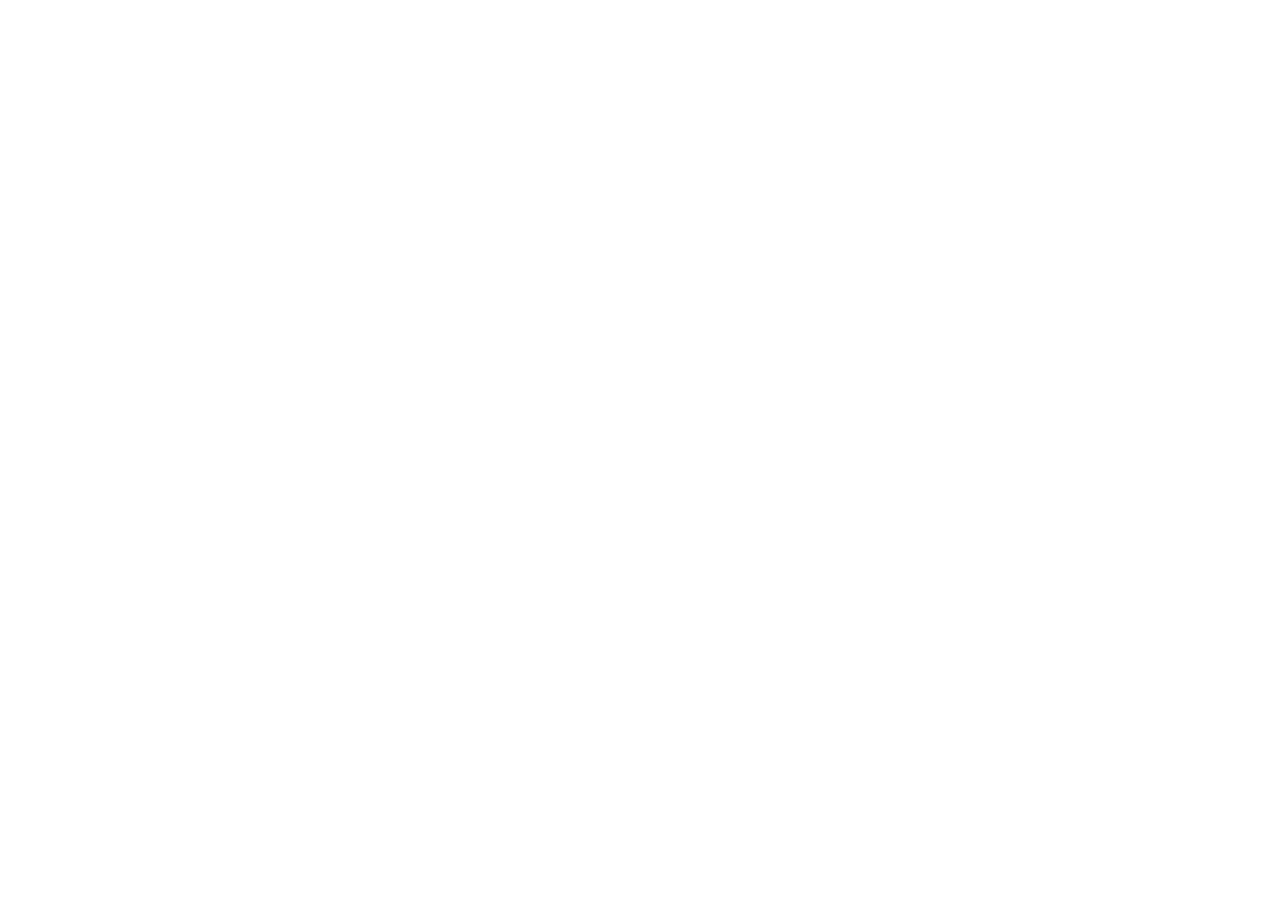
==== Ejercicio-Posicion/index.html @ a3422d8e "Estructura Principal de la Pagina" ====
<!--Principio del todo, estructura de la pagina web-->
<!DOCTYPE html>
<html lang="ca">
<head>
    <meta charset="UTF-8">
    <meta name="viewport" content="width=device-width, initial-scale=1.0">
    <title>El Meu Gimnàs - Inici</title>
    
    <!-- Esta línea es clave: conecta tu HTML con tu archivo de diseño CSS -->
    <link rel="stylesheet" href="global.css">
</head>
<body>

    <!-- Menú fijo -->

    <!--Contenido principal de la página -->

    <!-- Pie de página -->

</body>
</html>
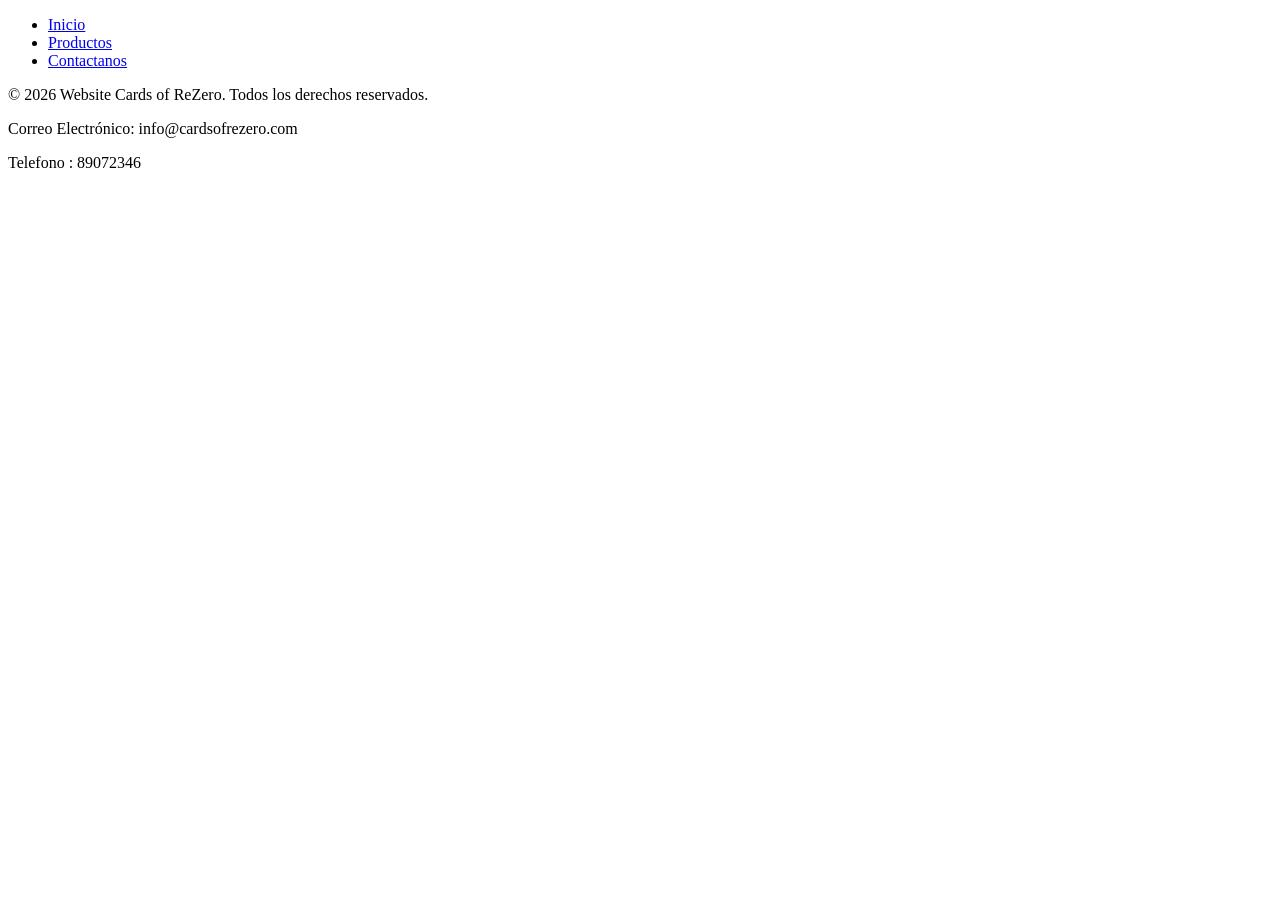
==== commit 6daadf7a: "Creando el menu y Footer" ====
--- a/Ejercicio-Posicion/index.html
+++ b/Ejercicio-Posicion/index.html
@@ -10,12 +10,21 @@
     <link rel="stylesheet" href="global.css">
 </head>
 <body>
+    <!-- Menú fijo - Principal -->
+    <ul>
+        <li><a href="index.html">Inicio</a></li>
+        <li><a href="productes.html">Productos</a></li>
+        <li><a href="contacte.html">Contactanos</a></li>    
+    </ul>
+    <!--Contenido principal de la página -->
+    <main class="contenido-principal">
 
-    <!-- Menú fijo -->
-
-    <!--Contenido principal de la página -->
-
-    <!-- Pie de página -->
+    </main>
+    <!-- Pie de página - Footer -->
+    <footer>
+        <p>© 2026 Website Cards of ReZero. Todos los derechos reservados.</p>
+        <p> Correo Electrónico: info@cardsofrezero.com</p>
+        <p> Telefono : 89072346</p>
 
 </body>
 </html>
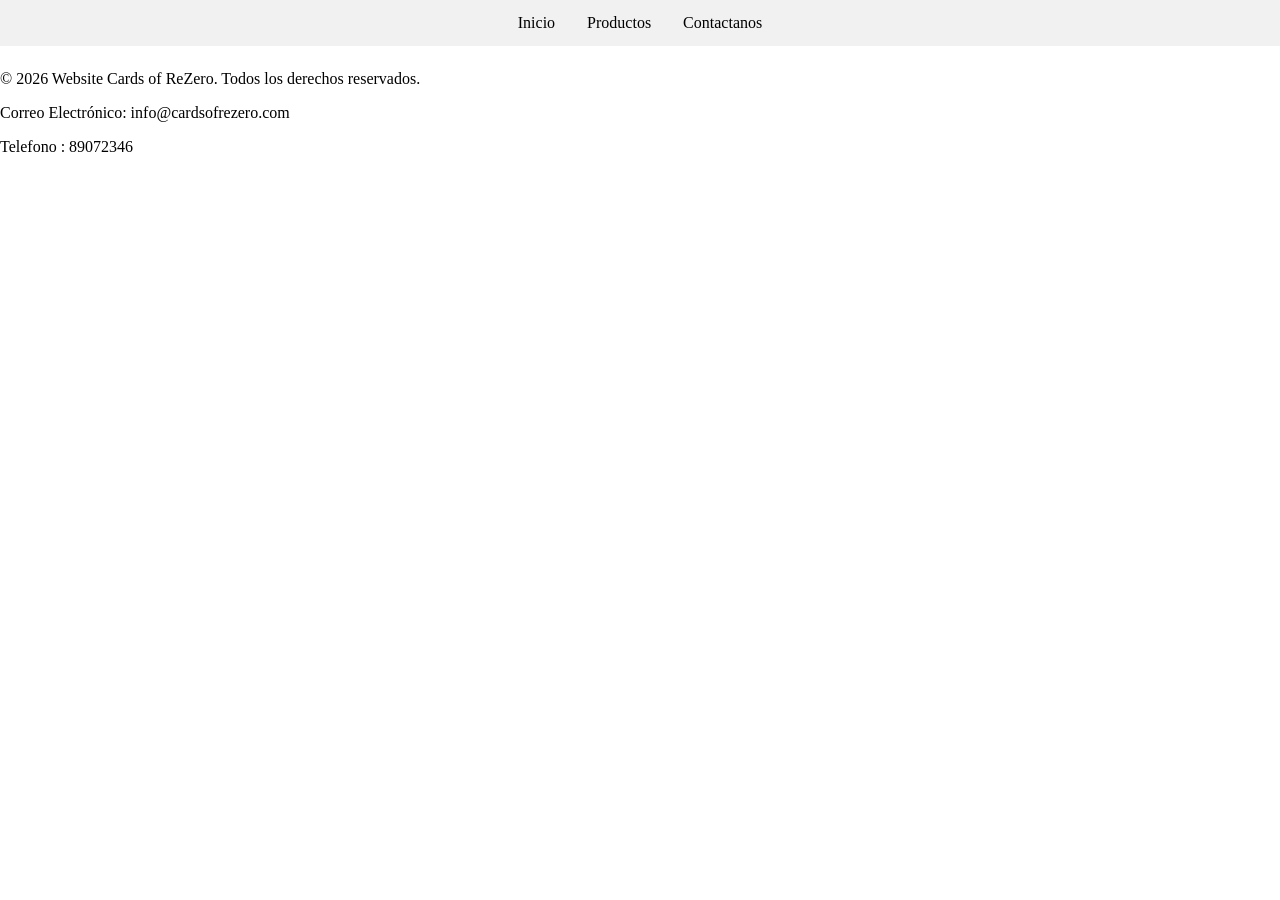
==== commit b9586f4f: "Mejorando el nav" ====
--- a/Ejercicio-Posicion/index.html
+++ b/Ejercicio-Posicion/index.html
@@ -16,15 +16,17 @@
         <li><a href="productes.html">Productos</a></li>
         <li><a href="contacte.html">Contactanos</a></li>    
     </ul>
+
     <!--Contenido principal de la página -->
     <main class="contenido-principal">
 
     </main>
     <!-- Pie de página - Footer -->
+    
     <footer>
         <p>© 2026 Website Cards of ReZero. Todos los derechos reservados.</p>
         <p> Correo Electrónico: info@cardsofrezero.com</p>
         <p> Telefono : 89072346</p>
-
+    </footer>
 </body>
 </html>
--- a/Ejercicio-Posicion/global.css
+++ b/Ejercicio-Posicion/global.css
@@ -0,0 +1,48 @@
+/* =========================================
+   ESTILOS GENERAL
+========================================= */
+body {
+    margin: 0;/* Quita el margen blanco*/
+    padding: 0; /*Quita el espacio interior*/
+}
+/* =========================================
+    BARRA DE NAVEGACIÓN (ul)
+========================================= */
+ul {
+    list-style-type: none;
+    margin: 0;
+    padding: 0;
+    background-color: #f1f1f1;
+    position: fixed;
+    top: 0;
+    width: 100%;
+    display: flex;
+    justify-content: center;
+}
+
+/*
+ul li {
+}
+Flexbox ya hace el trabajo */
+
+
+ul li a {
+    display: block;
+    color: #000;
+    padding: 14px 16px;
+    text-decoration: none;
+}
+
+
+
+ul li a:hover {
+background-color: #555555; 
+color: white;
+}
+
+/* =========================================
+   CONTENIDO PRINCIPAL
+========================================= */
+.contenido-principal {
+    margin-top: 70px; /* Empuja el contenido hacia abajo para que el menú no lo tape */
+}
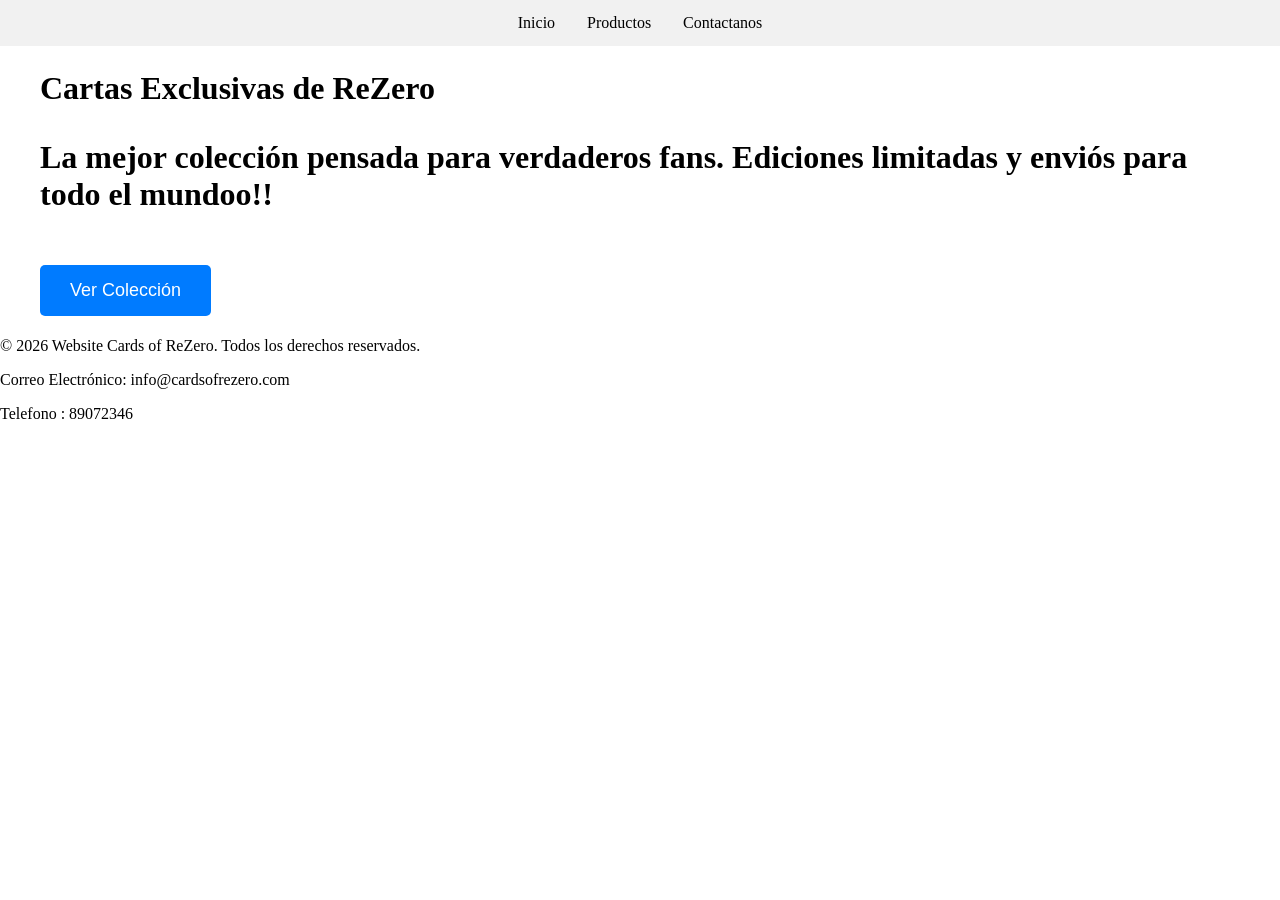
==== commit 4a567b25: "Crenado ep botón y sus estilos" ====
--- a/Ejercicio-Posicion/index.html
+++ b/Ejercicio-Posicion/index.html
@@ -19,8 +19,17 @@
 
     <!--Contenido principal de la página -->
     <main class="contenido-principal">
-
-    </main>
+        <!--Contenedor mantiene todo centrado y un ancho máximo -->
+        <div class="contenedor">
+            <h1>Cartas Exclusivas de ReZero<h1>
+            <p>La mejor colección pensada para verdaderos fans.
+                Ediciones limitadas y enviós para todo el mundoo!!
+            </p>
+            
+            <!--Botón-->
+            <button class="boton-cridaner">Ver Colección</button>
+        </div>    
+        </main>
     <!-- Pie de página - Footer -->
     
     <footer>
--- a/Ejercicio-Posicion/global.css
+++ b/Ejercicio-Posicion/global.css
@@ -1,13 +1,9 @@
-/* =========================================
-   ESTILOS GENERAL
-========================================= */
+
 body {
-    margin: 0;/* Quita el margen blanco*/
-    padding: 0; /*Quita el espacio interior*/
+    margin: 0;
+    padding: 0;
 }
-/* =========================================
-    BARRA DE NAVEGACIÓN (ul)
-========================================= */
+
 ul {
     list-style-type: none;
     margin: 0;
@@ -19,12 +15,6 @@
     display: flex;
     justify-content: center;
 }
-
-/*
-ul li {
-}
-Flexbox ya hace el trabajo */
-
 
 ul li a {
     display: block;
@@ -40,9 +30,41 @@
 color: white;
 }
 
-/* =========================================
-   CONTENIDO PRINCIPAL
-========================================= */
+/*Contenido Principal*/
 .contenido-principal {
-    margin-top: 70px; /* Empuja el contenido hacia abajo para que el menú no lo tape */
-}+    margin-top: 70px;
+}
+
+/*Contenedor Centrado con max-width*/
+.contenedor { 
+    /*El sitio web será mas ancho que esto*/
+    max-width: 1200px;
+    /*Centrara automaticamente la caja del medio de la pantalla*/
+    margin: 0 auto;
+    padding: 0 20px;
+}
+
+/*Estilos de la caja principal*/
+.hero {
+    text-align: center; /*Centrado del texto*/
+    background-color: #f1f1f1; /*Color de fondo*/
+    padding: 60px 20px; /*Espaciado interno*/
+    border-radius: 10px; /*Esquinas redondeadas*/
+}
+
+/* Estilo del botón - Llamativo (cridander) */
+.boton-cridaner {
+    background-color: #007bff; /*Azul brillante*/
+    color: white; /*Texto blanco*/
+    border: none; /*Quita el borde negro feo*/
+    padding: 15px 30px; /*Enguresa y facilidad al clicar */
+    font-size: 18px;
+    border-radius: 5px;
+    cursor: pointer; /*sale una mano al pasar el ratón por encima*/
+    margin-top: 20px; /*Separa el botón de texto de arriba*/
+}
+
+/*Al pasar el ratón por el botón, se vuelve más oscuro*/
+.boton-cridaner:hover {
+    background-color: #0056b3
+}
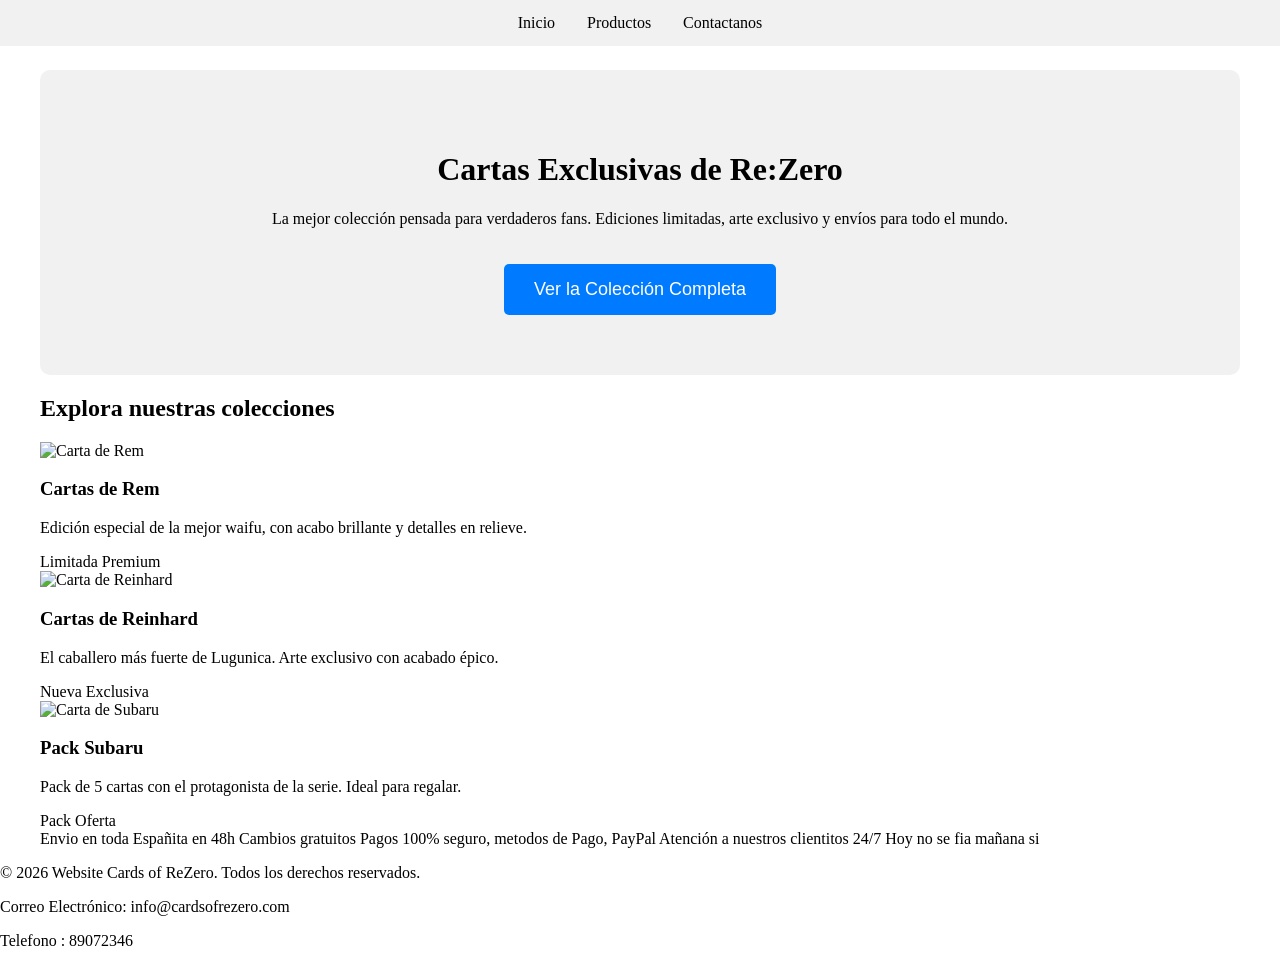
==== commit b37263eb: "Mejora del index" ====
--- a/Ejercicio-Posicion/index.html
+++ b/Ejercicio-Posicion/index.html
@@ -1,16 +1,15 @@
 <!--Principio del todo, estructura de la pagina web-->
 <!DOCTYPE html>
-<html lang="ca">
+<html lang="es">
 <head>
     <meta charset="UTF-8">
     <meta name="viewport" content="width=device-width, initial-scale=1.0">
-    <title>El Meu Gimnàs - Inici</title>
+    <title>Website Rezero - Inici</title>
     
-    <!-- Esta línea es clave: conecta tu HTML con tu archivo de diseño CSS -->
     <link rel="stylesheet" href="global.css">
 </head>
 <body>
-    <!-- Menú fijo - Principal -->
+    <!-- Menú fijo -->
     <ul>
         <li><a href="index.html">Inicio</a></li>
         <li><a href="productes.html">Productos</a></li>
@@ -19,23 +18,72 @@
 
     <!--Contenido principal de la página -->
     <main class="contenido-principal">
-        <!--Contenedor mantiene todo centrado y un ancho máximo -->
         <div class="contenedor">
-            <h1>Cartas Exclusivas de ReZero<h1>
-            <p>La mejor colección pensada para verdaderos fans.
-                Ediciones limitadas y enviós para todo el mundoo!!
-            </p>
             
-            <!--Botón-->
-            <button class="boton-cridaner">Ver Colección</button>
+            <div class="hero">
+                <h1>Cartas Exclusivas de Re:Zero</h1>
+                <p>La mejor colección pensada para verdaderos fans. Ediciones limitadas, arte exclusivo y envíos para todo el mundo.</p>
+                <!-- Botón que lleva a productos -->
+                <a href="productes.html">
+                    <button class="boton-cridaner">Ver la Colección Completa</button>
+                </a>
+            </div>
+
+            <h2 class="titulo-seccion">Explora nuestras colecciones</h2>
+            <div class="colecciones">
+                
+                <!-- Carta 1: REM -->
+                <div class="carta-info">
+                    <div class="marco-imagen">
+                        <img src="img/rem.png" alt="Carta de Rem">
+                    </div>
+                    <h3>Cartas de Rem</h3>
+                    <p>Edición especial de la mejor waifu, con acabo brillante y detalles en relieve.</p>
+                    <span class="etiqueta">Limitada</span>
+                    <span class="etiqueta">Premium</span>
+                </div>
+
+                <!-- Carta 2: REINHARD (Sustituyendo a Emilia) -->
+                <div class="carta-info">
+                    <div class="marco-imagen">
+                        <img src="img/reinhard.png" alt="Carta de Reinhard">
+                    </div>
+                    <h3>Cartas de Reinhard</h3>
+                    <p>El caballero más fuerte de Lugunica. Arte exclusivo con acabado épico.</p>
+                    <span class="etiqueta">Nueva</span>
+                    <span class="etiqueta">Exclusiva</span>
+                </div>
+
+                <!-- Carta 3: SUBARU -->
+                <div class="carta-info">
+                    <div class="marco-imagen">
+                        <img src="img/subaru.png" alt="Carta de Subaru">
+                    </div>
+                    <h3>Pack Subaru</h3>
+                    <p>Pack de 5 cartas con el protagonista de la serie. Ideal para regalar.</p>
+                    <span class="etiqueta">Pack</span>
+                    <span class="etiqueta">Oferta</span>
+                </div>
+
+            </div>
+
+            <!-- BANDA DE BENEFICIOS (Con tus textos) -->
+            <div class="beneficios">
+                <span>Envio en toda Españita en 48h</span>
+                <span>Cambios gratuitos</span>
+                <span>Pagos 100% seguro, metodos de Pago, PayPal</span>
+                <span>Atención a nuestros clientitos 24/7</span>
+                <span>Hoy no se fia mañana si</span>
+            </div>
+
         </div>    
-        </main>
+    </main>
+    
     <!-- Pie de página - Footer -->
-    
     <footer>
         <p>© 2026 Website Cards of ReZero. Todos los derechos reservados.</p>
         <p> Correo Electrónico: info@cardsofrezero.com</p>
         <p> Telefono : 89072346</p>
     </footer>
 </body>
-</html>+</html>
--- a/Ejercicio-Posicion/global.css
+++ b/Ejercicio-Posicion/global.css
@@ -1,4 +1,3 @@
-
 body {
     margin: 0;
     padding: 0;
@@ -23,8 +22,6 @@
     text-decoration: none;
 }
 
-
-
 ul li a:hover {
 background-color: #555555; 
 color: white;
@@ -68,3 +65,176 @@
 .boton-cridaner:hover {
     background-color: #0056b3
 }
+
+/*Esitlo de la pagina de contacto*/
+/* Recuadro estilo blog del principio */
+        .autoContainer {
+            background: white;
+            max-width: 800px;
+            margin: 20px auto;
+            padding: 20px;
+            border-radius: 8px;
+            box-shadow: 0 0 10px rgba(0,0,0,0.1);
+        }
+
+        .explicación {
+            color: red;
+        }
+
+        /* Grid de 2 columnas (Pide el enunciado) */
+        .layout-contacto {
+            display: grid;
+            grid-template-columns: 1fr 1fr; /* 2 columnas iguales */
+            gap: 30px;
+            margin-top: 20px;
+            margin-bottom: 40px;
+        }
+
+        .formulario, .info-contacto {
+            background: white;
+            padding: 20px;
+            border-radius: 8px;
+            border: 1px solid #ddd;
+            box-shadow: 0 2px 5px rgba(0,0,0,0.1);
+        }
+
+        .formulario label {
+            display: block;
+            margin-top: 15px;
+            font-weight: bold;
+            font-size: 14px;
+        }
+
+        /* Inputs y textarea del formulario */
+        .formulario input[type="text"], 
+        .formulario input[type="email"],
+        .formulario input[type="tel"],
+        .formulario select,
+        .formulario textarea {
+            width: 100%;
+            padding: 10px;
+            margin-top: 5px;
+            border: 1px solid #ccc;
+            border-radius: 5px;
+            box-sizing: border-box;
+            font-family: Arial, sans-serif;
+        }
+
+        .formulario textarea {
+            height: 120px;
+            resize: vertical;
+        }
+
+        .opciones-check {
+            margin-top: 10px;
+            background: #f9f9f9;
+            padding: 10px;
+            border-radius: 5px;
+            border: 1px solid #eee;
+        }
+
+        .opciones-check label {
+            font-weight: normal;
+            display: inline-block;
+            margin-right: 15px;
+            margin-top: 5px;
+            cursor: pointer;
+        }
+
+        .opciones-check input {
+            margin-right: 5px;
+        }
+
+        /* Mapa ficticio (caja gris) */
+        .mapa {
+            background: #ccc;
+            height: 200px;
+            margin-top: 15px;
+            display: flex;
+            align-items: center;
+            justify-content: center;
+            color: #555;
+            border-radius: 6px;
+            font-weight: bold;
+        }
+
+        /* Adaptación a móviles */
+        @media (max-width: 700px) {
+            .layout-contacto {
+                grid-template-columns: 1fr;
+            }
+        }
+
+
+        /*Estilo de la pagina de productos*/
+
+        /*.filtros {* 1. La barra de filtros de arriba */
+        .filtros {
+            text-align: center; /* Centra los botones de filtro */
+            margin: 20px 0; /* Espacio arriba y abajo */
+        }
+
+        /* 2. Los botones (span) de la barra de filtros */
+        .filtros span {
+            display: inline-block; /* Pone los botones en línea, uno al lado del otro */
+            padding: 8px 15px; /* Espacio interior para que parezcan botones */
+            margin: 5px; /* Separación entre ellos */
+            background: white; /* Fondo blanco */
+            border: 1px solid #ccc; /* Borde gris fino */
+            border-radius: 15px; /* Bordes muy redondeados (forma de pastilla) */
+            cursor: pointer; /* Sale la mano al pasar por encima */
+            font-size: 14px;
+        }
+
+        /* 3. Efecto al pasar el ratón por encima de los filtros */
+        .filtros span:hover {
+            background: #007bff; /* Cambia a azul */
+            color: white; /* El texto se pone blanco */
+        }
+
+        /* 4. El contenedor de las tarjetas (Grid con Flex) */
+        .productos {
+            display: flex; /* Activa Flexbox */
+            flex-wrap: wrap; /* Muy importante: permite que las tarjetas salten de línea si no caben */
+            gap: 20px; /* Espacio de separación entre tarjetas */
+            justify-content: center; /* Centra todas las tarjetas en la pantalla */
+            padding-bottom: 40px; /* Espacio extra al final para que no pegue con el footer */
+        }
+
+        /* 5. Cada tarjeta individual (caja con imagen, nombre y precio) */
+        .tarjeta {
+            flex: 1 1 260px; /* Pide el enunciado: crece, se encoge y tiene una base de 260px */
+            max-width: 280px; /* Tope máximo para que no se vean gigantes en pantallas grandes */
+            background: white; /* Fondo blanco */
+            border: 1px solid #ddd; /* Borde gris suave */
+            border-radius: 8px; /* Bordes redondeados */
+            padding: 15px; /* Espacio interior */
+            box-shadow: 0 2px 5px rgba(0,0,0,0.1); /* Sombra suave para que resalte */
+            text-align: center; /* Centra el texto (nombre y precio) */
+        }
+
+        /* 6. La imagen de la carta */
+        .img-carta {
+            width: 100%; /* Ocupa todo el ancho de la tarjeta */
+            height: 350px; /* Altura fija para que todas las cartas midan lo mismo */
+            object-fit: cover; /* Recorta la imagen sin deformarla si no encaja perfecta */
+            border-radius: 6px; /* Bordes redondeados en la imagen */
+            margin-bottom: 10px; /* Espacio entre la imagen y el nombre */
+        }
+
+        /* 7. El título de la carta (el <h3>) */
+        .tarjeta h3 {
+            font-size: 16px; /* Tamaño de letra un poco más pequeño */
+            margin: 10px 0 5px 0; /* Espacio arriba y abajo */
+            color: #333; /* Color gris oscuro */
+        }
+
+        /* 8. El precio */
+        .precio {
+            color: #007bff; /* Color azul para que destaque */
+            font-weight: bold; /* Texto en negrita */
+            font-size: 18px; /* Letra más grande */
+            margin-top: 5px;
+        }
+
+        
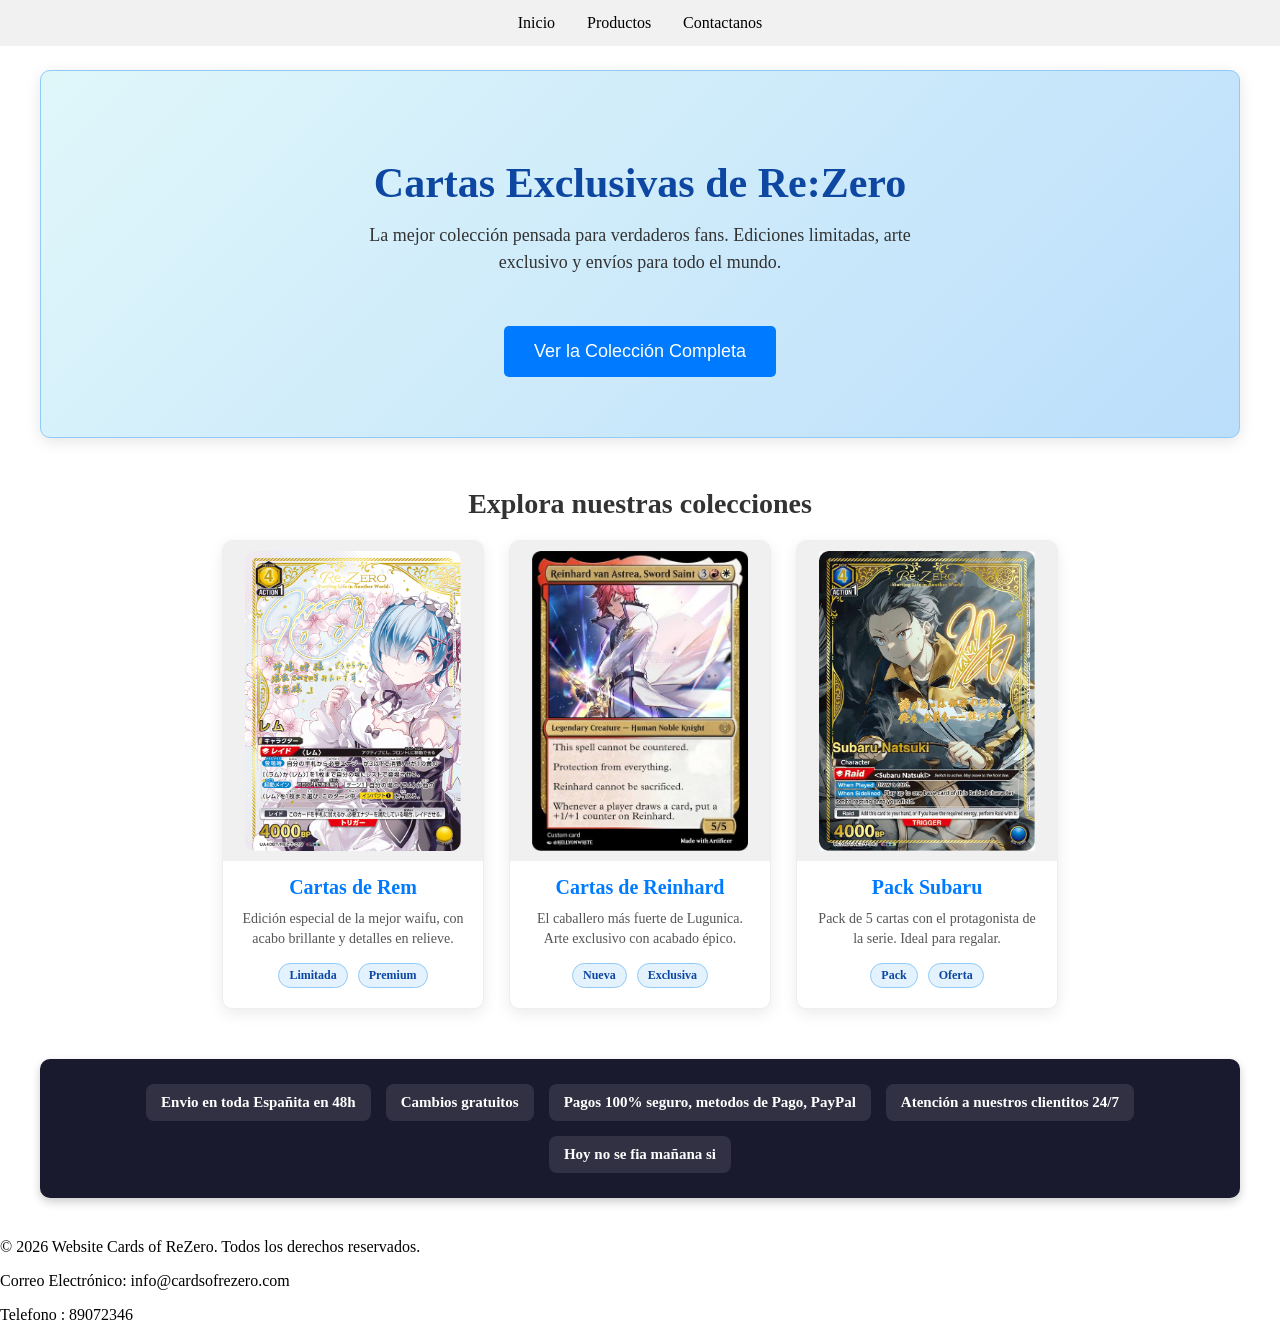
==== commit 7a0e3bc8: "Mejorando del index, colocando imagenes, y estilos" ====
--- a/Ejercicio-Posicion/index.html
+++ b/Ejercicio-Posicion/index.html
@@ -35,7 +35,7 @@
                 <!-- Carta 1: REM -->
                 <div class="carta-info">
                     <div class="marco-imagen">
-                        <img src="img/rem.png" alt="Carta de Rem">
+                        <img src="img/remcard.png" alt="Carta de Rem">
                     </div>
                     <h3>Cartas de Rem</h3>
                     <p>Edición especial de la mejor waifu, con acabo brillante y detalles en relieve.</p>
@@ -46,7 +46,7 @@
                 <!-- Carta 2: REINHARD (Sustituyendo a Emilia) -->
                 <div class="carta-info">
                     <div class="marco-imagen">
-                        <img src="img/reinhard.png" alt="Carta de Reinhard">
+                        <img src="img/reinhardcard.jpg" alt="Carta de Reinhard">
                     </div>
                     <h3>Cartas de Reinhard</h3>
                     <p>El caballero más fuerte de Lugunica. Arte exclusivo con acabado épico.</p>
@@ -57,7 +57,7 @@
                 <!-- Carta 3: SUBARU -->
                 <div class="carta-info">
                     <div class="marco-imagen">
-                        <img src="img/subaru.png" alt="Carta de Subaru">
+                        <img src="img/subarucard.jpg" alt="Carta de Subaru">
                     </div>
                     <h3>Pack Subaru</h3>
                     <p>Pack de 5 cartas con el protagonista de la serie. Ideal para regalar.</p>
--- a/Ejercicio-Posicion/global.css
+++ b/Ejercicio-Posicion/global.css
@@ -1,3 +1,142 @@
+/*Estilo del index*/
+ /* 1. El Hero (la caja de arriba) */
+        .hero {
+            text-align: center;
+            /* Le pongo un degradado azul suave para que llame la atencion */
+            background: linear-gradient(135deg, #e0f7fa 0%, #bbdefb 100%);
+            padding: 60px 20px;
+            border-radius: 12px; /* Bordes redondeados */
+            margin-top: 20px;
+            margin-bottom: 50px; /* Separacion con las colecciones */
+            box-shadow: 0 4px 15px rgba(0,0,0,0.1); /* Sombra para que resalte */
+            border: 1px solid #90caf9;
+        }
+
+        .hero h1 {
+            font-size: 42px; /* Titulo bien grande */
+            color: #0d47a1;
+            margin-bottom: 15px;
+        }
+
+        .hero p {
+            font-size: 18px;
+            color: #333;
+            max-width: 600px;
+            margin: 0 auto 30px auto; /* Lo centro y le doy margen abajo */
+            line-height: 1.5;
+        }
+
+        /* 2. El titulo de la seccion de colecciones */
+        .titulo-seccion {
+            text-align: center;
+            color: #333;
+            margin-bottom: 20px;
+            font-size: 28px;
+        }
+
+        /* 3. Contenedor de las 3 tarjetas. Uso flex para ponerlas en fila */
+        .colecciones {
+            display: flex;
+            flex-wrap: wrap; /* Para que salten de linea si la pantalla es pequeña */
+            gap: 25px; /* Separacion entre tarjetas */
+            margin-bottom: 50px;
+            justify-content: center; /* Las centro en la pantalla */
+        }
+
+        /* 4. Estilo de cada tarjeta individual */
+        .carta-info {
+            flex: 1 1 240px; /* Se adaptan al espacio */
+            max-width: 260px; /* Tope de ancho para que no se estiren */
+            background: white;
+            border-radius: 10px;
+            /* Quito el padding de arriba para que la imagen pegue con el borde */
+            padding: 0 0 20px 0; 
+            box-shadow: 0 5px 15px rgba(0,0,0,0.08);
+            transition: transform 0.3s; /* Para hacer una animacion al pasar el raton */
+            border: 1px solid #eee;
+            overflow: hidden; /* Para que la imagen no se salga de la tarjeta */
+            text-align: center;
+        }
+
+        /* Efecto cuando pasas el raton por encima de la tarjeta */
+        .carta-info:hover {
+            transform: translateY(-5px); /* La tarjeta sube un poquito */
+            box-shadow: 0 8px 20px rgba(0,0,0,0.15); /* La sombra se hace mas grande */
+        }
+
+        /* 5. El div que envuelve la imagen (el marco) */
+        .marco-imagen {
+            width: 100%;
+            height: 320px; /* Altura fija del marco */
+            background-color: #f0f0f0; /* Fondo gris por si la foto no llena el hueco */
+            display: flex; /* Flex para centrar la foto dentro del marco */
+            align-items: center;
+            justify-content: center;
+            padding: 10px;
+            box-sizing: border-box;
+            margin-bottom: 15px;
+        }
+
+        /* La foto dentro del marco */
+        .marco-imagen img {
+            max-width: 100%;
+            max-height: 100%;
+            object-fit: contain; /* IMPORTANTE: para que la carta se vea entera y no se recorte */
+            border-radius: 4px;
+        }
+
+        /* 6. Textos de dentro de las tarjetas */
+        .carta-info h3 {
+            margin: 0 15px 10px 15px;
+            color: #007bff;
+            font-size: 20px;
+        }
+
+        .carta-info p {
+            margin: 0 15px 15px 15px;
+            font-size: 14px;
+            color: #555;
+            line-height: 1.4;
+        }
+
+        /* 7. Las etiquetas (span) */
+        .etiqueta {
+            background: #e3f2fd;
+            color: #0d47a1;
+            padding: 4px 10px;
+            border-radius: 15px;
+            font-size: 12px;
+            font-weight: bold;
+            margin: 0 3px;
+            display: inline-block;
+            border: 1px solid #90caf9;
+        }
+
+        /* 8. La banda de beneficios de abajo */
+        .beneficios {
+            display: flex; /* Para ponerlos en horizontal */
+            justify-content: center;
+            flex-wrap: wrap;
+            gap: 15px;
+            background: #1a1a2e; /* Fondo oscuro */
+            color: white;
+            padding: 25px 20px;
+            border-radius: 10px;
+            font-weight: bold;
+            font-size: 15px;
+            box-shadow: 0 4px 10px rgba(0,0,0,0.2);
+            margin-bottom: 40px;
+        }
+
+        /* Cada uno de los textos de los beneficios */
+        .beneficios span {
+            display: flex;
+            align-items: center;
+            background: rgba(255,255,255,0.1); /* Un fondo transparente para separarlos */
+            padding: 10px 15px;
+            border-radius: 8px;
+        }
+    
 body {
     margin: 0;
     padding: 0;
